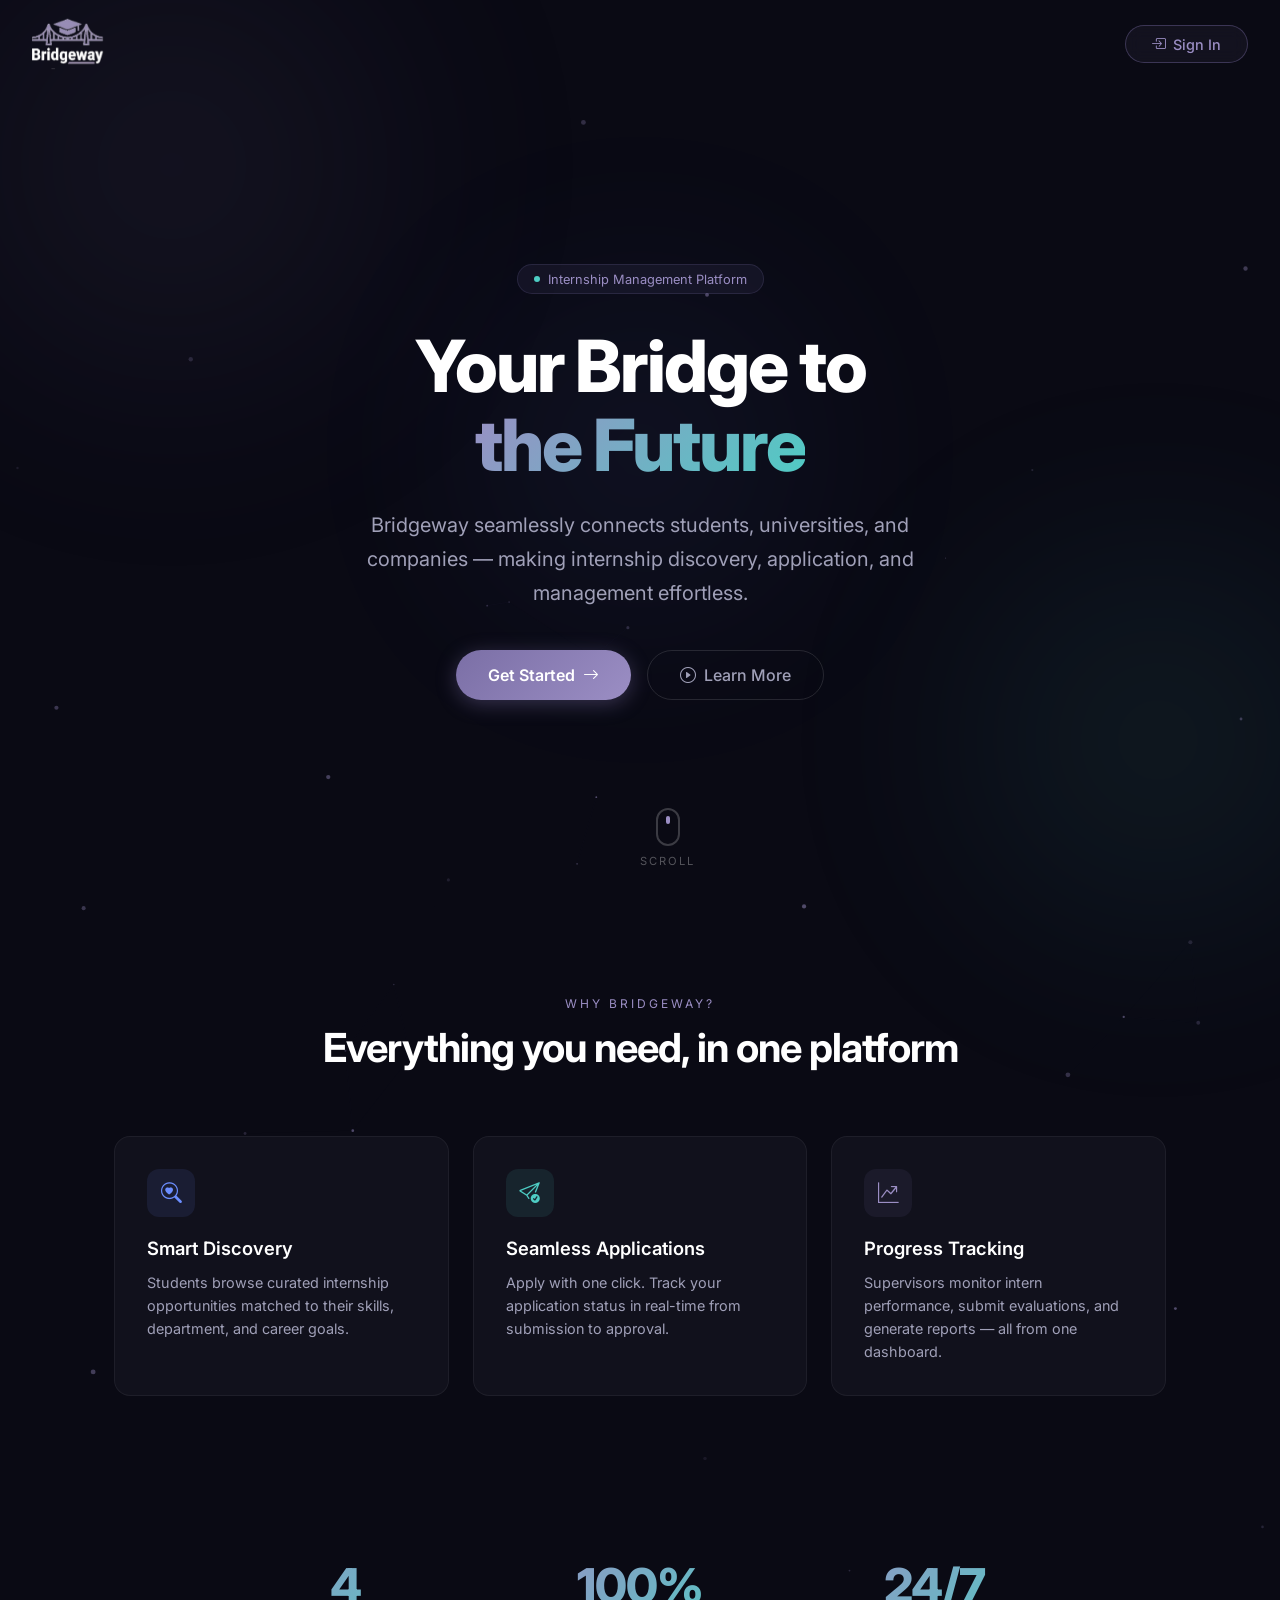
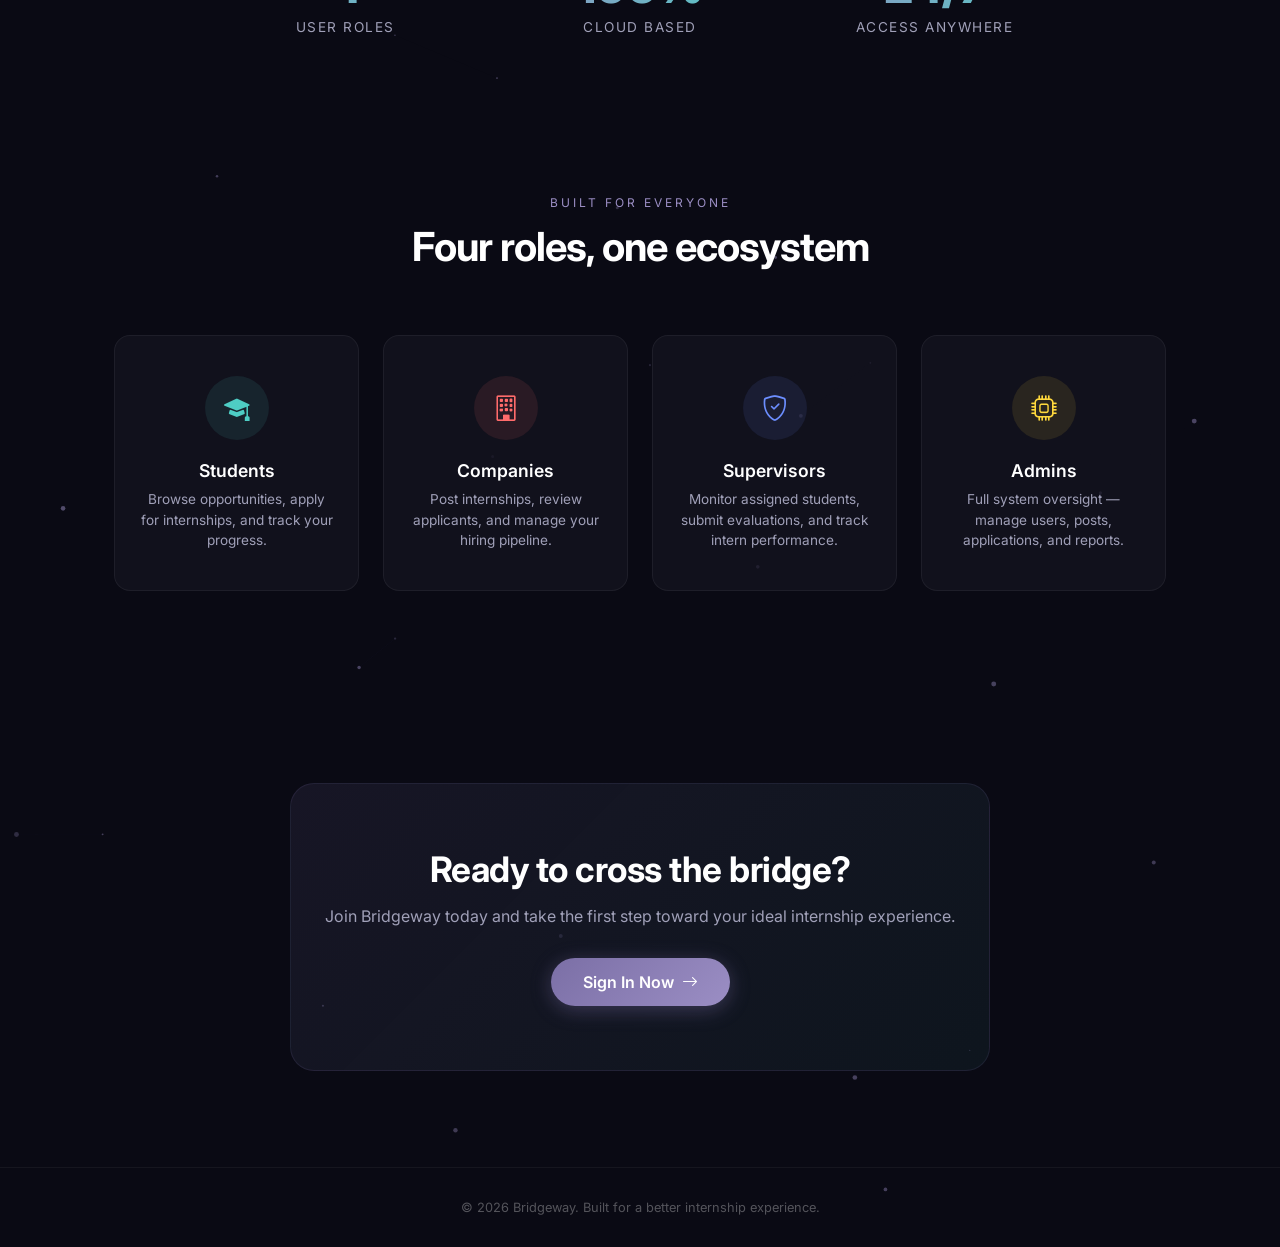
==== index.html @ b1918a03 "Deploy landing page and demos to GitHub Pages" ====
<!DOCTYPE html>

<html lang="en">
<head>
<meta charset="utf-8"/>
<meta content="width=device-width, initial-scale=1.0" name="viewport"/>
<title>Bridgeway — Your Bridge to the Future</title>
<meta content="Bridgeway connects students, universities, and companies through a seamless internship management platform." name="description"/>
<link href="https://fonts.googleapis.com/css2?family=Inter:wght@300;400;500;600;700;800;900&amp;display=swap" rel="stylesheet"/>
<link href="https://cdn.jsdelivr.net/npm/bootstrap-icons@1.11.0/font/bootstrap-icons.css" rel="stylesheet"/>
<style>
        *, *::before, *::after { box-sizing: border-box; margin: 0; padding: 0; }

        :root {
            --primary: #7B6FA6;
            --primary-light: #9B8EC4;
            --primary-glow: rgba(123, 111, 166, 0.4);
            --bg: #0a0a14;
            --surface: rgba(20, 20, 32, 0.7);
            --text: #ffffff;
            --text-secondary: #a0a0b8;
        }

        body {
            font-family: 'Inter', sans-serif;
            background: var(--bg);
            color: var(--text);
            overflow-x: hidden;
            min-height: 100vh;
        }

        /* ===== PARTICLE CANVAS ===== */
        #particles-canvas {
            position: fixed;
            inset: 0;
            z-index: 0;
            pointer-events: none;
        }

        /* ===== AMBIENT BLOBS ===== */
        .landing-blob {
            position: fixed;
            border-radius: 50%;
            filter: blur(120px);
            opacity: 0.15;
            z-index: 0;
            animation: blobFloat 18s ease-in-out infinite alternate;
        }
        .landing-blob-1 {
            width: 600px; height: 600px;
            background: radial-gradient(circle, #7B6FA6, transparent 70%);
            top: -15%; left: -10%;
        }
        .landing-blob-2 {
            width: 500px; height: 500px;
            background: radial-gradient(circle, #4ecdc4, transparent 70%);
            bottom: -10%; right: -10%;
            animation-delay: -8s;
        }
        .landing-blob-3 {
            width: 400px; height: 400px;
            background: radial-gradient(circle, #6c8eff, transparent 70%);
            top: 50%; left: 50%;
            transform: translate(-50%, -50%);
            animation-delay: -4s;
        }

        @keyframes blobFloat {
            0%   { transform: translate(0, 0) scale(1); }
            50%  { transform: translate(30px, -30px) scale(1.1); }
            100% { transform: translate(-20px, 20px) scale(0.95); }
        }

        /* ===== TOP NAVBAR (TRANSPARENT) ===== */
        .landing-nav {
            position: fixed;
            top: 0; left: 0; right: 0;
            z-index: 100;
            padding: 1.2rem 2rem;
            display: flex;
            align-items: center;
            justify-content: space-between;
            transition: background 0.4s ease, backdrop-filter 0.4s ease;
        }
        .landing-nav.scrolled {
            background: rgba(10, 10, 20, 0.85);
            backdrop-filter: blur(20px);
            border-bottom: 1px solid rgba(123, 111, 166, 0.1);
        }
        .landing-nav .brand {
            display: flex;
            align-items: center;
            text-decoration: none;
            gap: 0.2rem;
        }
        .landing-nav .brand img {
            height: 50px;
            width: auto;
        }
        .landing-nav .nav-login {
            display: inline-flex;
            align-items: center;
            gap: 0.5rem;
            padding: 0.6rem 1.6rem;
            border: 1px solid rgba(123, 111, 166, 0.4);
            border-radius: 50px;
            color: var(--primary-light);
            text-decoration: none;
            font-weight: 500;
            font-size: 0.9rem;
            transition: all 0.3s ease;
            backdrop-filter: blur(8px);
            background: rgba(123, 111, 166, 0.08);
        }
        .landing-nav .nav-login:hover {
            background: var(--primary);
            color: #fff;
            border-color: var(--primary);
            transform: translateY(-1px);
            box-shadow: 0 8px 25px var(--primary-glow);
        }

        /* ===== HERO SECTION ===== */
        .hero {
            position: relative;
            z-index: 1;
            min-height: 100vh;
            display: flex;
            flex-direction: column;
            align-items: center;
            justify-content: center;
            text-align: center;
            padding: 8rem 1.5rem 4rem;
        }
        .hero-badge {
            display: inline-flex;
            align-items: center;
            gap: 0.5rem;
            padding: 0.4rem 1rem;
            background: rgba(123, 111, 166, 0.1);
            border: 1px solid rgba(123, 111, 166, 0.2);
            border-radius: 50px;
            font-size: 0.8rem;
            color: var(--primary-light);
            margin-bottom: 2rem;
            animation: fadeInDown 0.8s ease both;
        }
        .hero-badge .dot {
            width: 6px; height: 6px;
            border-radius: 50%;
            background: #4ecdc4;
            animation: pulse-dot 2s infinite;
        }
        @keyframes pulse-dot {
            0%, 100% { opacity: 1; transform: scale(1); }
            50% { opacity: 0.5; transform: scale(1.5); }
        }
        .hero h1 {
            font-size: clamp(2.5rem, 6vw, 4.5rem);
            font-weight: 800;
            line-height: 1.1;
            letter-spacing: -2px;
            margin-bottom: 1.5rem;
            animation: fadeInUp 0.8s ease 0.2s both;
        }
        .hero h1 .gradient-word {
            background: linear-gradient(135deg, var(--primary-light), #4ecdc4, #6c8eff);
            -webkit-background-clip: text;
            -webkit-text-fill-color: transparent;
            background-size: 200% 200%;
            animation: gradientShift 4s ease infinite;
        }
        @keyframes gradientShift {
            0%, 100% { background-position: 0% 50%; }
            50% { background-position: 100% 50%; }
        }
        .hero-subtitle {
            font-size: clamp(1rem, 2vw, 1.25rem);
            color: var(--text-secondary);
            max-width: 600px;
            line-height: 1.7;
            margin-bottom: 2.5rem;
            animation: fadeInUp 0.8s ease 0.4s both;
        }
        .hero-buttons {
            display: flex;
            gap: 1rem;
            flex-wrap: wrap;
            justify-content: center;
            animation: fadeInUp 0.8s ease 0.6s both;
        }
        .btn-primary-glow {
            display: inline-flex;
            align-items: center;
            gap: 0.5rem;
            padding: 0.85rem 2rem;
            background: linear-gradient(135deg, var(--primary), var(--primary-light));
            color: #fff;
            font-weight: 600;
            font-size: 1rem;
            border: none;
            border-radius: 50px;
            text-decoration: none;
            cursor: pointer;
            transition: all 0.3s ease;
            box-shadow: 0 4px 20px var(--primary-glow);
        }
        .btn-primary-glow:hover {
            transform: translateY(-2px);
            box-shadow: 0 8px 35px var(--primary-glow);
        }
        .btn-outline-ghost {
            display: inline-flex;
            align-items: center;
            gap: 0.5rem;
            padding: 0.85rem 2rem;
            background: transparent;
            color: var(--text-secondary);
            font-weight: 500;
            font-size: 1rem;
            border: 1px solid rgba(255,255,255,0.12);
            border-radius: 50px;
            text-decoration: none;
            cursor: pointer;
            transition: all 0.3s ease;
        }
        .btn-outline-ghost:hover {
            border-color: var(--primary-light);
            color: var(--primary-light);
            background: rgba(123, 111, 166, 0.05);
        }

        /* ===== SCROLL INDICATOR ===== */
        .scroll-indicator {
            position: absolute;
            bottom: 2rem;
            left: 50%;
            transform: translateX(-50%);
            display: flex;
            flex-direction: column;
            align-items: center;
            gap: 0.5rem;
            animation: fadeInUp 0.8s ease 1s both;
        }
        .scroll-mouse {
            width: 24px;
            height: 38px;
            border: 2px solid rgba(255,255,255,0.2);
            border-radius: 12px;
            position: relative;
        }
        .scroll-mouse::after {
            content: '';
            position: absolute;
            top: 6px;
            left: 50%;
            transform: translateX(-50%);
            width: 4px;
            height: 8px;
            background: var(--primary-light);
            border-radius: 2px;
            animation: scrollDown 1.5s ease-in-out infinite;
        }
        @keyframes scrollDown {
            0% { opacity: 1; top: 6px; }
            100% { opacity: 0; top: 20px; }
        }
        .scroll-text {
            font-size: 0.7rem;
            color: rgba(255,255,255,0.3);
            text-transform: uppercase;
            letter-spacing: 2px;
        }

        /* ===== FEATURES SECTION ===== */
        .features {
            position: relative;
            z-index: 1;
            padding: 6rem 1.5rem;
            max-width: 1100px;
            margin: 0 auto;
        }
        .section-label {
            text-align: center;
            font-size: 0.75rem;
            text-transform: uppercase;
            letter-spacing: 3px;
            color: var(--primary-light);
            margin-bottom: 0.75rem;
        }
        .section-title {
            text-align: center;
            font-size: clamp(1.8rem, 4vw, 2.5rem);
            font-weight: 700;
            letter-spacing: -1px;
            margin-bottom: 4rem;
        }
        .features-grid {
            display: grid;
            grid-template-columns: repeat(auto-fit, minmax(300px, 1fr));
            gap: 1.5rem;
        }
        .feature-card {
            background: var(--surface);
            border: 1px solid rgba(255,255,255,0.06);
            border-radius: 16px;
            padding: 2rem;
            transition: all 0.4s ease;
            position: relative;
            overflow: hidden;
        }
        .feature-card::before {
            content: '';
            position: absolute;
            inset: 0;
            border-radius: 16px;
            padding: 1px;
            background: linear-gradient(135deg, rgba(123,111,166,0), rgba(123,111,166,0.3));
            -webkit-mask: linear-gradient(#fff 0 0) content-box, linear-gradient(#fff 0 0);
            -webkit-mask-composite: xor;
            mask-composite: exclude;
            opacity: 0;
            transition: opacity 0.4s ease;
        }
        .feature-card:hover::before { opacity: 1; }
        .feature-card:hover {
            transform: translateY(-4px);
            border-color: rgba(123, 111, 166, 0.15);
            box-shadow: 0 20px 40px rgba(0,0,0,0.3);
        }
        .feature-icon {
            width: 48px;
            height: 48px;
            border-radius: 12px;
            display: flex;
            align-items: center;
            justify-content: center;
            font-size: 1.3rem;
            margin-bottom: 1.25rem;
        }
        .feature-card h3 {
            font-size: 1.15rem;
            font-weight: 600;
            margin-bottom: 0.75rem;
        }
        .feature-card p {
            color: var(--text-secondary);
            font-size: 0.9rem;
            line-height: 1.6;
        }

        /* ===== STATS SECTION ===== */
        .stats {
            position: relative;
            z-index: 1;
            padding: 4rem 1.5rem 6rem;
            max-width: 900px;
            margin: 0 auto;
        }
        .stats-grid {
            display: grid;
            grid-template-columns: repeat(3, 1fr);
            gap: 2rem;
            text-align: center;
        }
        .stat-item h2 {
            font-size: clamp(2rem, 4vw, 3rem);
            font-weight: 800;
            letter-spacing: -1px;
            background: linear-gradient(135deg, var(--primary-light), #4ecdc4);
            -webkit-background-clip: text;
            -webkit-text-fill-color: transparent;
        }
        .stat-item p {
            color: var(--text-secondary);
            font-size: 0.85rem;
            text-transform: uppercase;
            letter-spacing: 1.5px;
            margin-top: 0.25rem;
        }

        /* ===== ROLES SECTION ===== */
        .roles {
            position: relative;
            z-index: 1;
            padding: 4rem 1.5rem 6rem;
            max-width: 1100px;
            margin: 0 auto;
        }
        .roles-grid {
            display: grid;
            grid-template-columns: repeat(auto-fit, minmax(240px, 1fr));
            gap: 1.5rem;
        }
        .role-card {
            text-align: center;
            background: var(--surface);
            border: 1px solid rgba(255,255,255,0.06);
            border-radius: 16px;
            padding: 2.5rem 1.5rem;
            transition: all 0.4s ease;
        }
        .role-card:hover {
            transform: translateY(-4px);
            border-color: rgba(123, 111, 166, 0.2);
            box-shadow: 0 15px 30px rgba(0,0,0,0.3);
        }
        .role-icon {
            width: 64px;
            height: 64px;
            border-radius: 50%;
            display: flex;
            align-items: center;
            justify-content: center;
            font-size: 1.6rem;
            margin: 0 auto 1.25rem;
        }
        .role-card h3 {
            font-size: 1.1rem;
            font-weight: 600;
            margin-bottom: 0.5rem;
        }
        .role-card p {
            font-size: 0.85rem;
            color: var(--text-secondary);
            line-height: 1.5;
        }

        /* ===== FINAL CTA ===== */
        .cta-section {
            position: relative;
            z-index: 1;
            padding: 6rem 1.5rem;
            text-align: center;
        }
        .cta-card {
            max-width: 700px;
            margin: 0 auto;
            background: linear-gradient(135deg, rgba(123,111,166,0.12), rgba(78,205,196,0.06));
            border: 1px solid rgba(123,111,166,0.15);
            border-radius: 24px;
            padding: 4rem 2rem;
        }
        .cta-card h2 {
            font-size: clamp(1.6rem, 3vw, 2.2rem);
            font-weight: 700;
            letter-spacing: -0.5px;
            margin-bottom: 1rem;
        }
        .cta-card p {
            color: var(--text-secondary);
            margin-bottom: 2rem;
            font-size: 1rem;
        }

        /* ===== FOOTER ===== */
        .landing-footer {
            position: relative;
            z-index: 1;
            text-align: center;
            padding: 2rem 1.5rem;
            border-top: 1px solid rgba(255,255,255,0.05);
            color: rgba(255,255,255,0.3);
            font-size: 0.8rem;
        }

        /* ===== ANIMATIONS ===== */
        @keyframes fadeInUp {
            from { opacity: 0; transform: translateY(30px); }
            to   { opacity: 1; transform: translateY(0); }
        }
        @keyframes fadeInDown {
            from { opacity: 0; transform: translateY(-20px); }
            to   { opacity: 1; transform: translateY(0); }
        }

        /* ===== SCROLL REVEAL ===== */
        .reveal {
            opacity: 0;
            transform: translateY(40px);
            transition: opacity 0.8s ease, transform 0.8s ease;
        }
        .reveal.visible {
            opacity: 1;
            transform: translateY(0);
        }

        /* ===== RESPONSIVE ===== */
        @media (max-width: 768px) {
            .stats-grid { grid-template-columns: 1fr; gap: 1.5rem; }
            .hero { padding: 6rem 1.5rem 3rem; }
            .landing-nav { padding: 1rem 1.2rem; }
            .landing-nav .brand img { height: 40px; }
        }
    </style>
</head>
<body>
<!-- Ambient Blobs -->
<div class="landing-blob landing-blob-1"></div>
<div class="landing-blob landing-blob-2"></div>
<div class="landing-blob landing-blob-3"></div>
<!-- Particle Background -->
<canvas id="particles-canvas"></canvas>
<!-- Top Navigation -->
<nav class="landing-nav" id="landingNav">
<a class="brand" href="index.html">
<img alt="Bridgeway" src="images/logo.png?v=2"/>
</a>
<a class="nav-login" href="login.html">
<i class="bi bi-box-arrow-in-right"></i> Sign In
        </a>
</nav>
<!-- Hero Section -->
<section class="hero">
<div class="hero-badge">
<span class="dot"></span>
            Internship Management Platform
        </div>
<h1>
            Your Bridge to<br/>
<span class="gradient-word">the Future</span>
</h1>
<p class="hero-subtitle">
            Bridgeway seamlessly connects students, universities, and companies —
            making internship discovery, application, and management effortless.
        </p>
<div class="hero-buttons">
<a class="btn-primary-glow" href="login.html">
                Get Started <i class="bi bi-arrow-right"></i>
</a>
<a class="btn-outline-ghost" href="#features">
<i class="bi bi-play-circle"></i> Learn More
            </a>
</div>
<div class="scroll-indicator">
<div class="scroll-mouse"></div>
<span class="scroll-text">Scroll</span>
</div>
</section>
<!-- Features -->
<section class="features" id="features">
<div class="section-label reveal">Why Bridgeway?</div>
<h2 class="section-title reveal">Everything you need, in one platform</h2>
<div class="features-grid">
<div class="feature-card reveal">
<div class="feature-icon" style="background: rgba(108,142,255,0.1); color: #6c8eff;">
<i class="bi bi-search-heart"></i>
</div>
<h3>Smart Discovery</h3>
<p>Students browse curated internship opportunities matched to their skills, department, and career goals.</p>
</div>
<div class="feature-card reveal">
<div class="feature-icon" style="background: rgba(78,205,196,0.1); color: #4ecdc4;">
<i class="bi bi-send-check"></i>
</div>
<h3>Seamless Applications</h3>
<p>Apply with one click. Track your application status in real-time from submission to approval.</p>
</div>
<div class="feature-card reveal">
<div class="feature-icon" style="background: rgba(123,111,166,0.1); color: #9B8EC4;">
<i class="bi bi-graph-up-arrow"></i>
</div>
<h3>Progress Tracking</h3>
<p>Supervisors monitor intern performance, submit evaluations, and generate reports — all from one dashboard.</p>
</div>
</div>
</section>
<!-- Stats -->
<section class="stats reveal">
<div class="stats-grid">
<div class="stat-item">
<h2 id="counter-roles">4</h2>
<p>User Roles</p>
</div>
<div class="stat-item">
<h2>100%</h2>
<p>Cloud Based</p>
</div>
<div class="stat-item">
<h2>24/7</h2>
<p>Access Anywhere</p>
</div>
</div>
</section>
<!-- Roles -->
<section class="roles">
<div class="section-label reveal">Built for Everyone</div>
<h2 class="section-title reveal">Four roles, one ecosystem</h2>
<div class="roles-grid">
<div class="role-card reveal">
<div class="role-icon" style="background: rgba(78,205,196,0.1); color: #4ecdc4;">
<i class="bi bi-mortarboard-fill"></i>
</div>
<h3>Students</h3>
<p>Browse opportunities, apply for internships, and track your progress.</p>
</div>
<div class="role-card reveal">
<div class="role-icon" style="background: rgba(255,107,107,0.1); color: #ff6b6b;">
<i class="bi bi-building"></i>
</div>
<h3>Companies</h3>
<p>Post internships, review applicants, and manage your hiring pipeline.</p>
</div>
<div class="role-card reveal">
<div class="role-icon" style="background: rgba(108,142,255,0.1); color: #6c8eff;">
<i class="bi bi-shield-check"></i>
</div>
<h3>Supervisors</h3>
<p>Monitor assigned students, submit evaluations, and track intern performance.</p>
</div>
<div class="role-card reveal">
<div class="role-icon" style="background: rgba(255,217,61,0.1); color: #ffd93d;">
<i class="bi bi-cpu"></i>
</div>
<h3>Admins</h3>
<p>Full system oversight — manage users, posts, applications, and reports.</p>
</div>
</div>
</section>
<!-- CTA -->
<section class="cta-section">
<div class="cta-card reveal">
<h2>Ready to cross the bridge?</h2>
<p>Join Bridgeway today and take the first step toward your ideal internship experience.</p>
<a class="btn-primary-glow" href="login.html">
                Sign In Now <i class="bi bi-arrow-right"></i>
</a>
</div>
</section>
<!-- Footer -->
<footer class="landing-footer">
<p>© 2026 Bridgeway. Built for a better internship experience.</p>
</footer>
<script>
        // ===== Particle System (inspired by freefrontend.com animated hero backgrounds) =====
        (function () {
            const canvas = document.getElementById('particles-canvas');
            const ctx = canvas.getContext('2d');
            let particles = [];
            const count = 60;

            function resize() {
                canvas.width = window.innerWidth;
                canvas.height = document.documentElement.scrollHeight;
            }
            window.addEventListener('resize', resize);
            resize();

            class Particle {
                constructor() { this.reset(); }
                reset() {
                    this.x = Math.random() * canvas.width;
                    this.y = Math.random() * canvas.height;
                    this.size = Math.random() * 2 + 0.5;
                    this.speedX = (Math.random() - 0.5) * 0.3;
                    this.speedY = (Math.random() - 0.5) * 0.3;
                    this.opacity = Math.random() * 0.4 + 0.1;
                }
                update() {
                    this.x += this.speedX;
                    this.y += this.speedY;
                    if (this.x < 0 || this.x > canvas.width) this.speedX *= -1;
                    if (this.y < 0 || this.y > canvas.height) this.speedY *= -1;
                }
                draw() {
                    ctx.beginPath();
                    ctx.arc(this.x, this.y, this.size, 0, Math.PI * 2);
                    ctx.fillStyle = `rgba(155, 142, 196, ${this.opacity})`;
                    ctx.fill();
                }
            }

            for (let i = 0; i < count; i++) particles.push(new Particle());

            function connectParticles() {
                for (let a = 0; a < particles.length; a++) {
                    for (let b = a + 1; b < particles.length; b++) {
                        const dx = particles[a].x - particles[b].x;
                        const dy = particles[a].y - particles[b].y;
                        const dist = Math.sqrt(dx * dx + dy * dy);
                        if (dist < 140) {
                            ctx.strokeStyle = `rgba(123, 111, 166, ${0.08 * (1 - dist / 140)})`;
                            ctx.lineWidth = 0.5;
                            ctx.beginPath();
                            ctx.moveTo(particles[a].x, particles[a].y);
                            ctx.lineTo(particles[b].x, particles[b].y);
                            ctx.stroke();
                        }
                    }
                }
            }

            function animate() {
                ctx.clearRect(0, 0, canvas.width, canvas.height);
                particles.forEach(p => { p.update(); p.draw(); });
                connectParticles();
                requestAnimationFrame(animate);
            }
            animate();
        })();

        // ===== Navbar scroll effect =====
        window.addEventListener('scroll', () => {
            document.getElementById('landingNav').classList.toggle('scrolled', window.scrollY > 50);
        });

        // ===== Scroll Reveal =====
        const observer = new IntersectionObserver((entries) => {
            entries.forEach((entry, i) => {
                if (entry.isIntersecting) {
                    setTimeout(() => entry.target.classList.add('visible'), i * 100);
                    observer.unobserve(entry.target);
                }
            });
        }, { threshold: 0.1 });

        document.querySelectorAll('.reveal').forEach(el => observer.observe(el));
    </script>
</body>
</html>
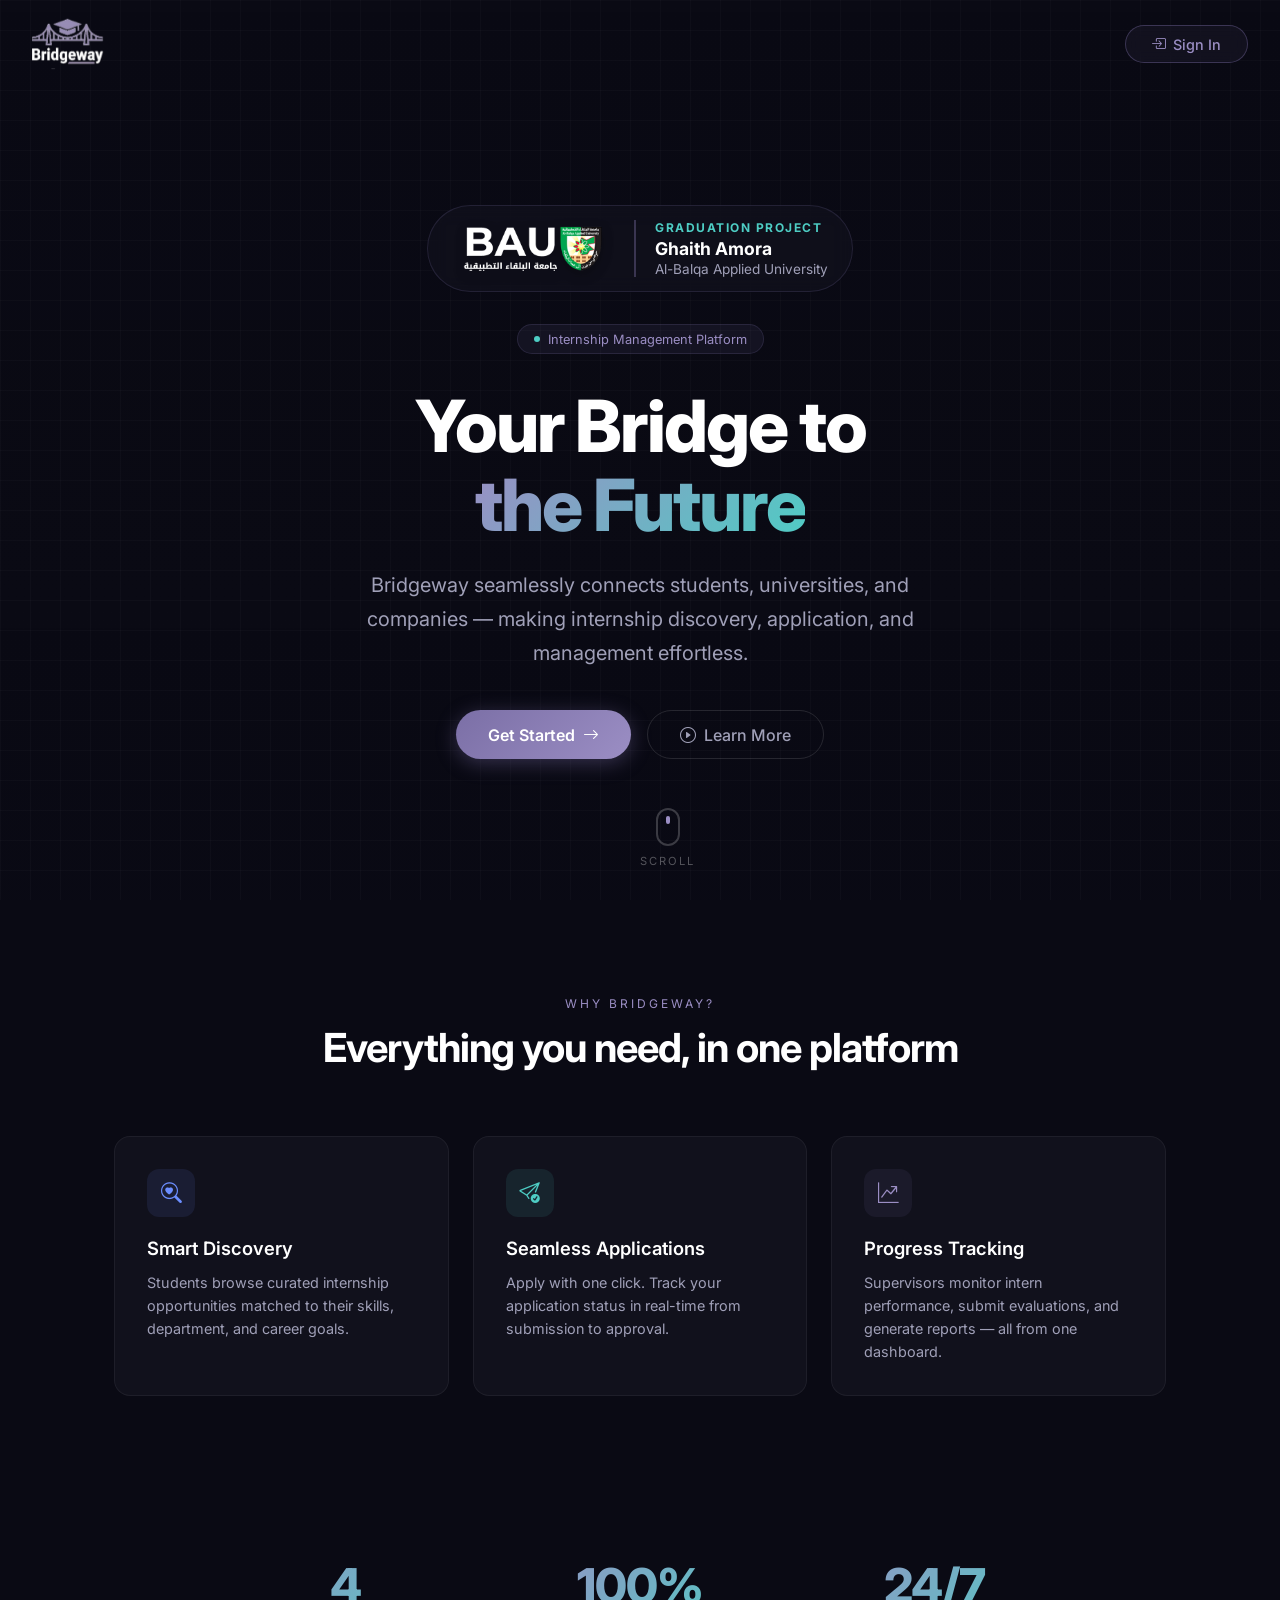
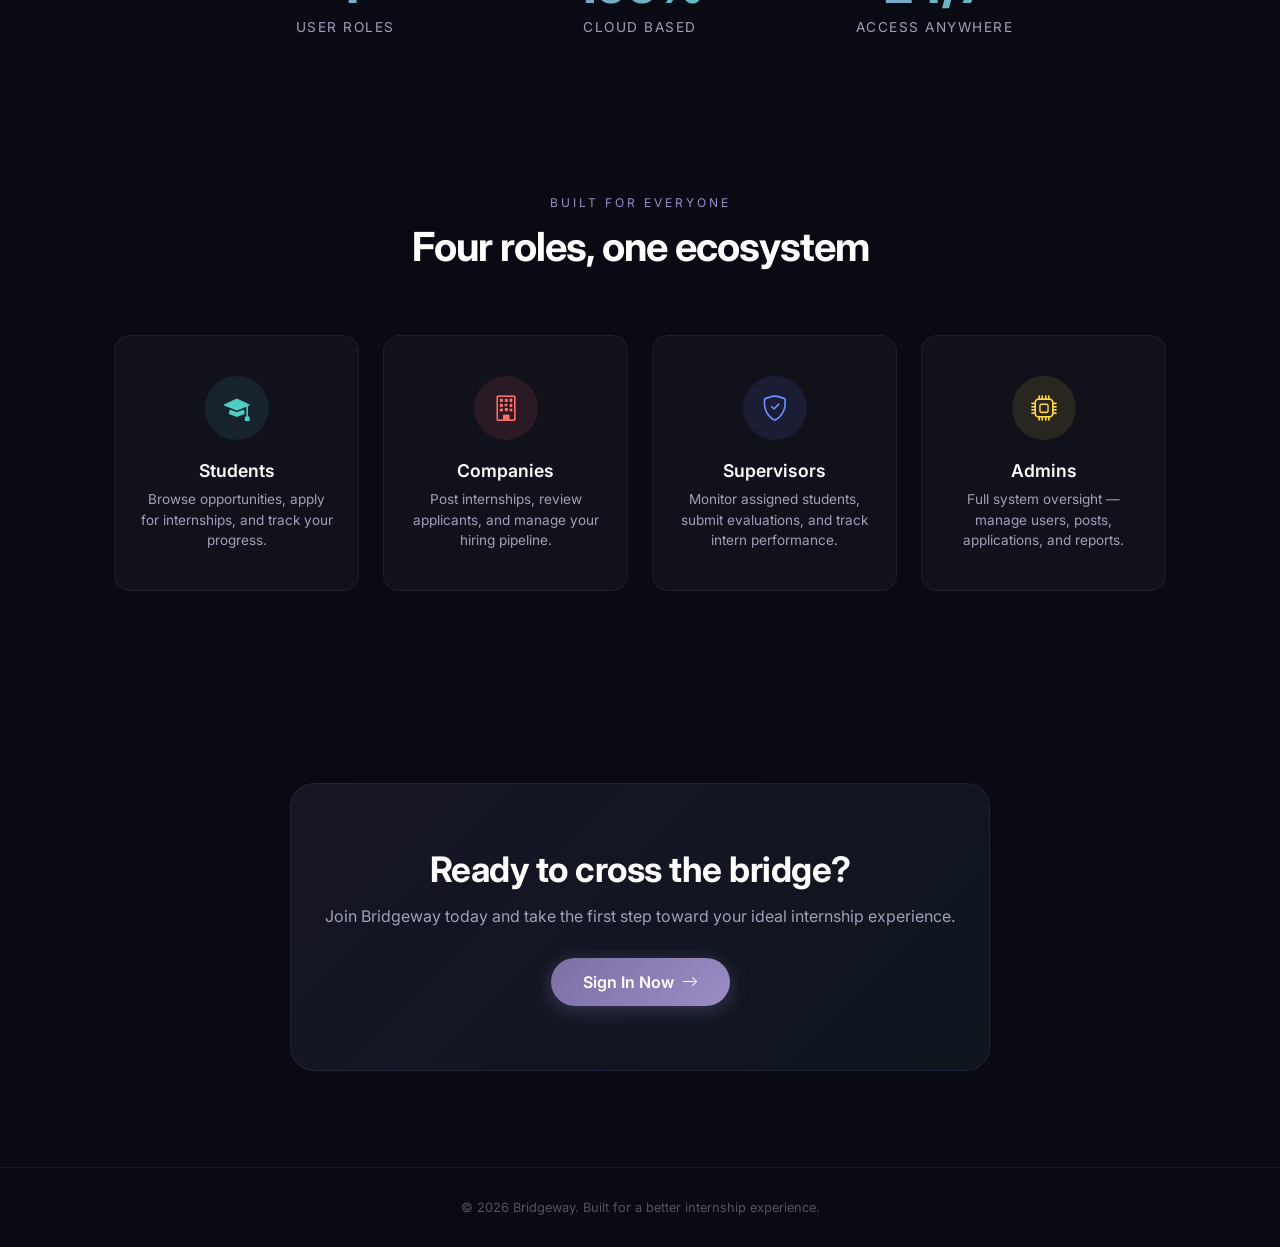
==== commit f2cc1733: "Update: new topbar, internship background, BAU graduation badge" ====
--- a/index.html
+++ b/index.html
@@ -28,48 +28,28 @@
             color: var(--text);
             overflow-x: hidden;
             min-height: 100vh;
-        }
-
-        /* ===== PARTICLE CANVAS ===== */
-        #particles-canvas {
+        }        /* ===== REALISTIC BACKGROUND ===== */
+        .hero-bg {
             position: fixed;
             inset: 0;
             z-index: 0;
+            background-image: 
+                linear-gradient(to bottom, rgba(10, 10, 20, 0.8), rgba(10, 10, 20, 0.95)),
+                url('https://images.unsplash.com/photo-1522071820081-009f0129c71c?auto=format&fit=crop&w=1920&q=80');
+            background-size: cover;
+            background-position: center;
+            background-attachment: fixed;
+        }
+        
+        .hero-bg::after {
+            content: '';
+            position: absolute;
+            inset: 0;
+            background-image: 
+                linear-gradient(rgba(255, 255, 255, 0.02) 1px, transparent 1px),
+                linear-gradient(90deg, rgba(255, 255, 255, 0.02) 1px, transparent 1px);
+            background-size: 30px 30px;
             pointer-events: none;
-        }
-
-        /* ===== AMBIENT BLOBS ===== */
-        .landing-blob {
-            position: fixed;
-            border-radius: 50%;
-            filter: blur(120px);
-            opacity: 0.15;
-            z-index: 0;
-            animation: blobFloat 18s ease-in-out infinite alternate;
-        }
-        .landing-blob-1 {
-            width: 600px; height: 600px;
-            background: radial-gradient(circle, #7B6FA6, transparent 70%);
-            top: -15%; left: -10%;
-        }
-        .landing-blob-2 {
-            width: 500px; height: 500px;
-            background: radial-gradient(circle, #4ecdc4, transparent 70%);
-            bottom: -10%; right: -10%;
-            animation-delay: -8s;
-        }
-        .landing-blob-3 {
-            width: 400px; height: 400px;
-            background: radial-gradient(circle, #6c8eff, transparent 70%);
-            top: 50%; left: 50%;
-            transform: translate(-50%, -50%);
-            animation-delay: -4s;
-        }
-
-        @keyframes blobFloat {
-            0%   { transform: translate(0, 0) scale(1); }
-            50%  { transform: translate(30px, -30px) scale(1.1); }
-            100% { transform: translate(-20px, 20px) scale(0.95); }
         }
 
         /* ===== TOP NAVBAR (TRANSPARENT) ===== */
@@ -496,12 +476,8 @@
     </style>
 </head>
 <body>
-<!-- Ambient Blobs -->
-<div class="landing-blob landing-blob-1"></div>
-<div class="landing-blob landing-blob-2"></div>
-<div class="landing-blob landing-blob-3"></div>
-<!-- Particle Background -->
-<canvas id="particles-canvas"></canvas>
+<!-- Photographic Background -->
+<div class="hero-bg"></div>
 <!-- Top Navigation -->
 <nav class="landing-nav" id="landingNav">
 <a class="brand" href="index.html">
@@ -513,6 +489,14 @@
 </nav>
 <!-- Hero Section -->
 <section class="hero">
+<div class="university-info" style="display: flex; align-items: center; gap: 1.2rem; margin-bottom: 2rem; animation: fadeInDown 0.8s ease both; background: rgba(20, 20, 32, 0.5); padding: 0.8rem 1.5rem; border-radius: 50px; border: 1px solid rgba(123, 111, 166, 0.2); backdrop-filter: blur(10px);">
+<img alt="Al-Balqa Applied University" src="images/bau_logo.png" style="height: 60px; width: auto; object-fit: contain; filter: drop-shadow(0 4px 6px rgba(0,0,0,0.3));"/>
+<div style="text-align: left; border-left: 2px solid rgba(123, 111, 166, 0.4); padding-left: 1.2rem;">
+<div style="font-size: 0.75rem; color: #4ecdc4; text-transform: uppercase; letter-spacing: 1.5px; font-weight: 700; margin-bottom: 0.2rem;">Graduation Project</div>
+<div style="font-size: 1.1rem; font-weight: 700; color: #fff; line-height: 1.2;">Ghaith Amora</div>
+<div style="font-size: 0.85rem; color: var(--text-secondary); margin-top: 0.1rem;">Al-Balqa Applied University</div>
+</div>
+</div>
 <div class="hero-badge">
 <span class="dot"></span>
             Internship Management Platform
@@ -633,72 +617,7 @@
 <p>© 2026 Bridgeway. Built for a better internship experience.</p>
 </footer>
 <script>
-        // ===== Particle System (inspired by freefrontend.com animated hero backgrounds) =====
-        (function () {
-            const canvas = document.getElementById('particles-canvas');
-            const ctx = canvas.getContext('2d');
-            let particles = [];
-            const count = 60;
-
-            function resize() {
-                canvas.width = window.innerWidth;
-                canvas.height = document.documentElement.scrollHeight;
-            }
-            window.addEventListener('resize', resize);
-            resize();
-
-            class Particle {
-                constructor() { this.reset(); }
-                reset() {
-                    this.x = Math.random() * canvas.width;
-                    this.y = Math.random() * canvas.height;
-                    this.size = Math.random() * 2 + 0.5;
-                    this.speedX = (Math.random() - 0.5) * 0.3;
-                    this.speedY = (Math.random() - 0.5) * 0.3;
-                    this.opacity = Math.random() * 0.4 + 0.1;
-                }
-                update() {
-                    this.x += this.speedX;
-                    this.y += this.speedY;
-                    if (this.x < 0 || this.x > canvas.width) this.speedX *= -1;
-                    if (this.y < 0 || this.y > canvas.height) this.speedY *= -1;
-                }
-                draw() {
-                    ctx.beginPath();
-                    ctx.arc(this.x, this.y, this.size, 0, Math.PI * 2);
-                    ctx.fillStyle = `rgba(155, 142, 196, ${this.opacity})`;
-                    ctx.fill();
-                }
-            }
-
-            for (let i = 0; i < count; i++) particles.push(new Particle());
-
-            function connectParticles() {
-                for (let a = 0; a < particles.length; a++) {
-                    for (let b = a + 1; b < particles.length; b++) {
-                        const dx = particles[a].x - particles[b].x;
-                        const dy = particles[a].y - particles[b].y;
-                        const dist = Math.sqrt(dx * dx + dy * dy);
-                        if (dist < 140) {
-                            ctx.strokeStyle = `rgba(123, 111, 166, ${0.08 * (1 - dist / 140)})`;
-                            ctx.lineWidth = 0.5;
-                            ctx.beginPath();
-                            ctx.moveTo(particles[a].x, particles[a].y);
-                            ctx.lineTo(particles[b].x, particles[b].y);
-                            ctx.stroke();
-                        }
-                    }
-                }
-            }
-
-            function animate() {
-                ctx.clearRect(0, 0, canvas.width, canvas.height);
-                particles.forEach(p => { p.update(); p.draw(); });
-                connectParticles();
-                requestAnimationFrame(animate);
-            }
-            animate();
-        })();
+        // Dynamic background initialized via CSS
 
         // ===== Navbar scroll effect =====
         window.addEventListener('scroll', () => {
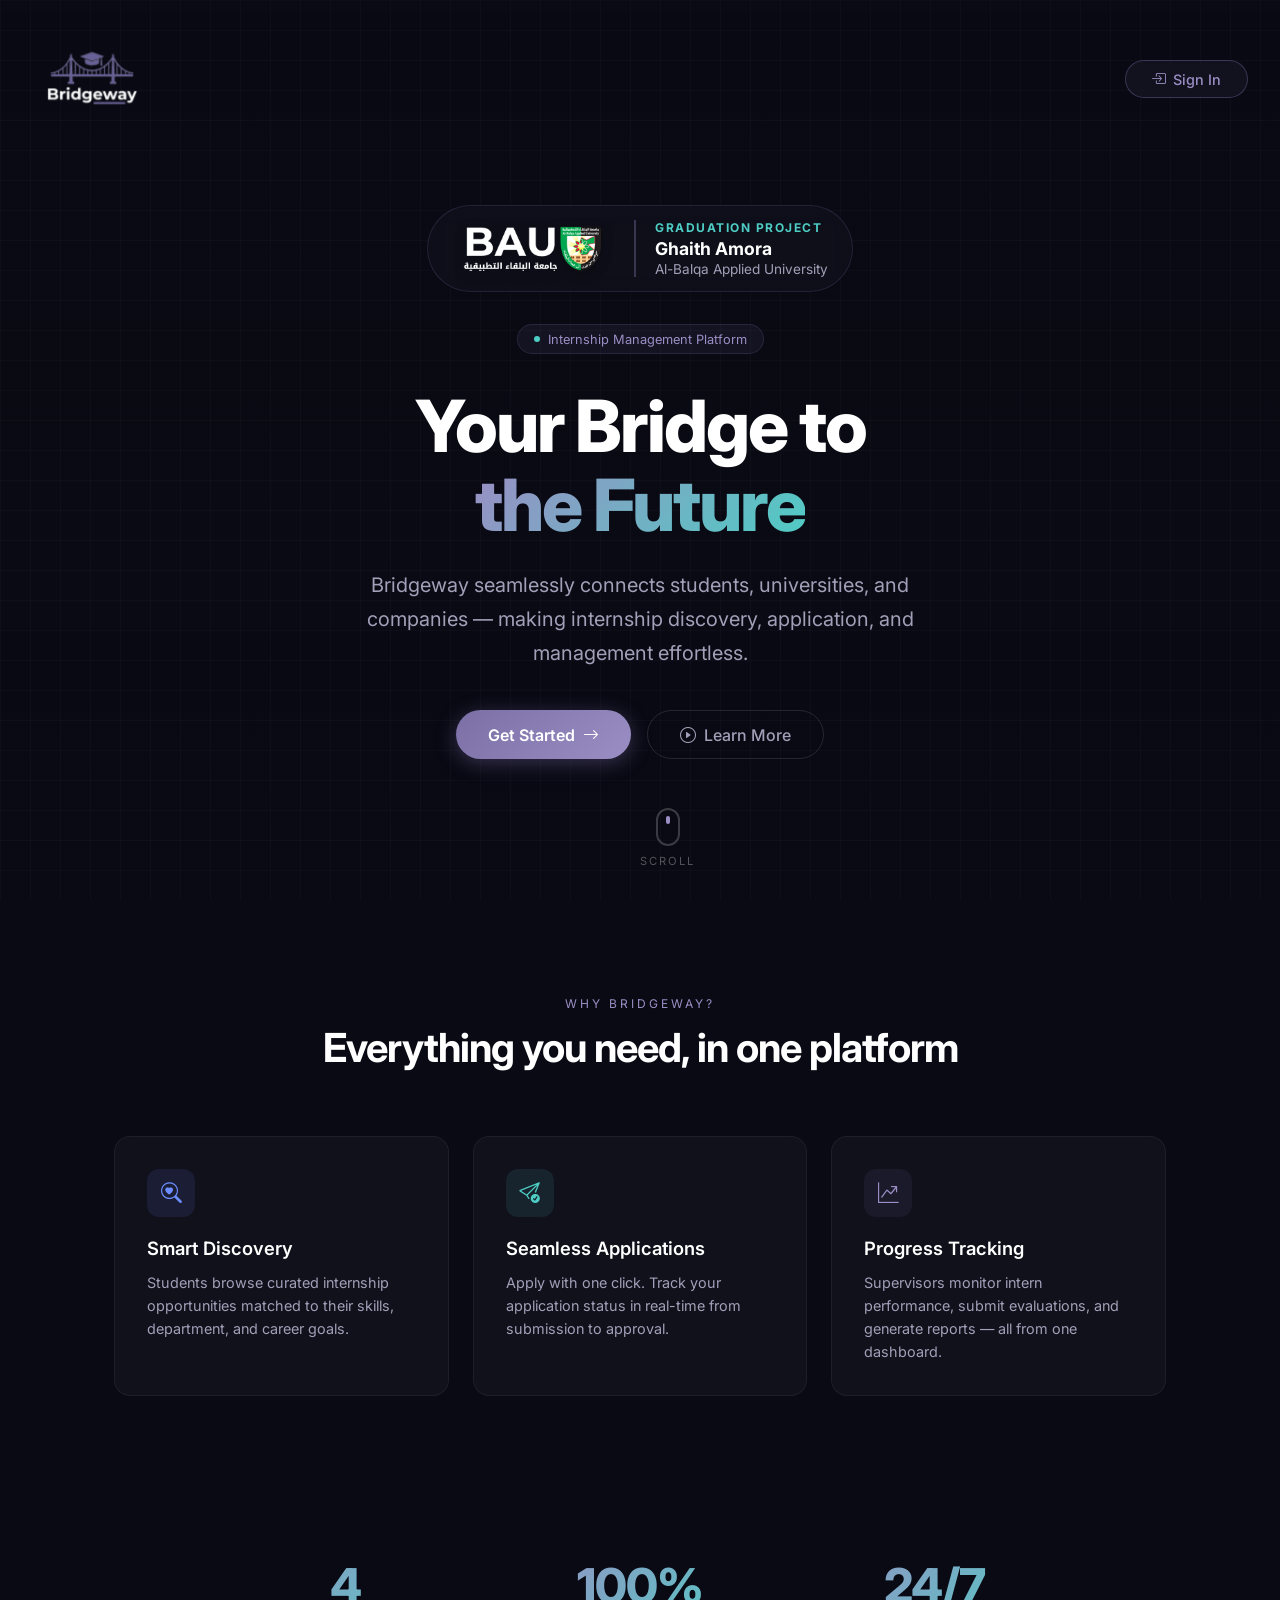
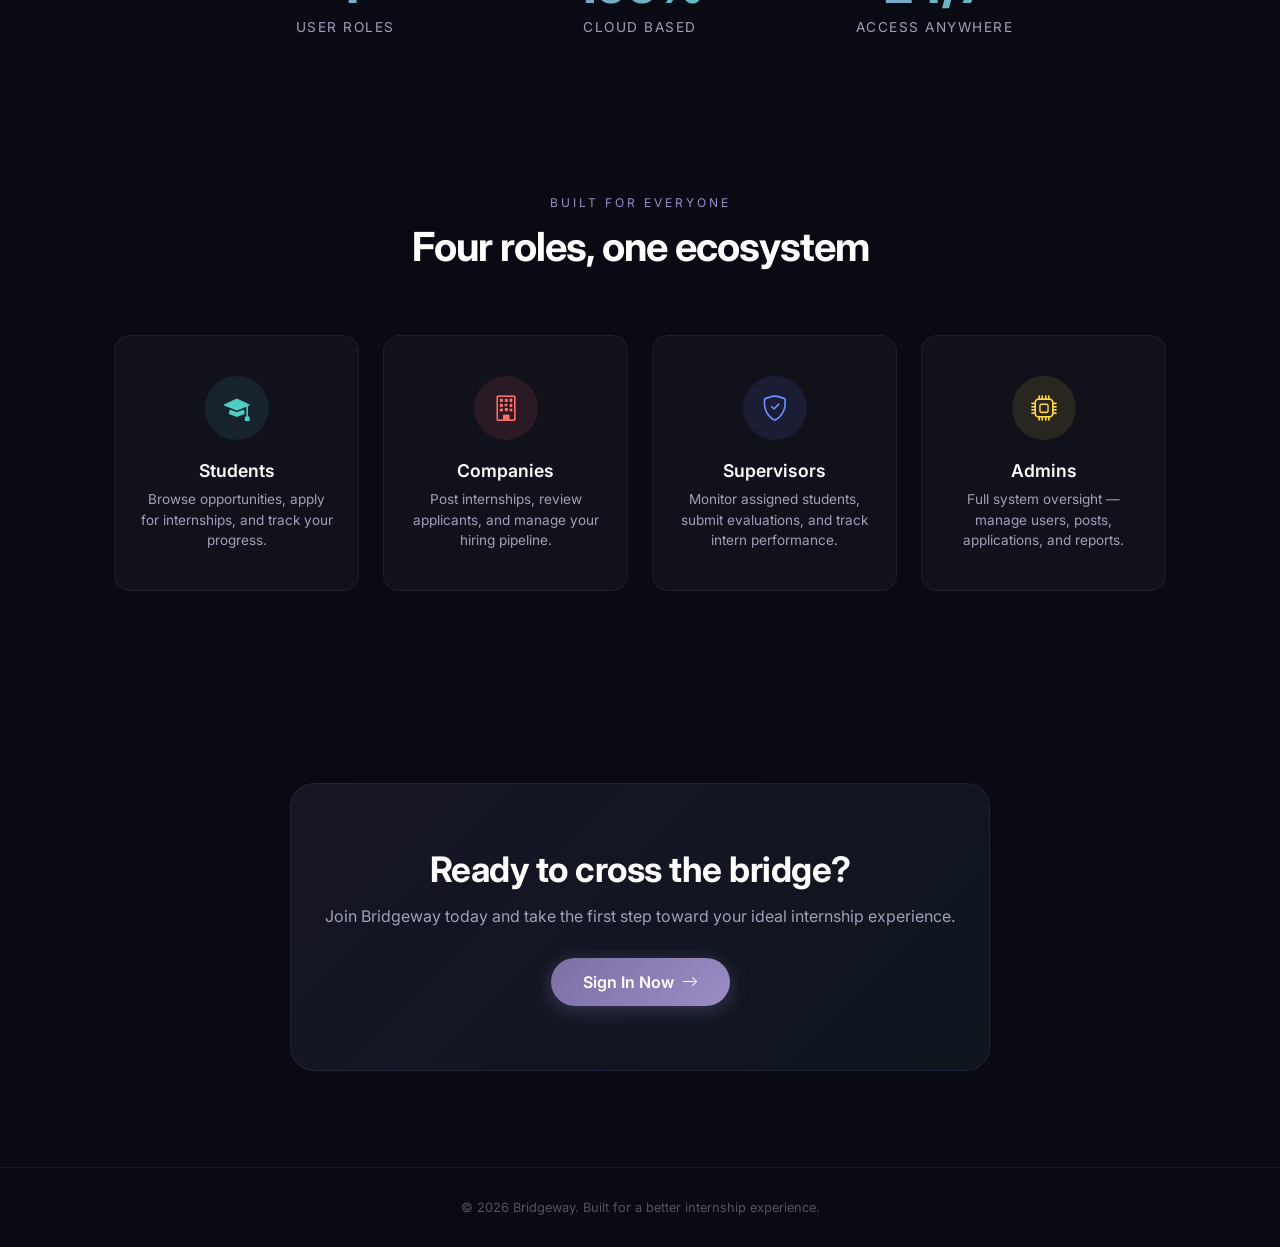
==== commit 582d82fb: "Updated logo, topbar redesign, reduced hover effects" ====
--- a/index.html
+++ b/index.html
@@ -75,7 +75,7 @@
             gap: 0.2rem;
         }
         .landing-nav .brand img {
-            height: 50px;
+            height: 120px;
             width: auto;
         }
         .landing-nav .nav-login {
@@ -471,7 +471,7 @@
             .stats-grid { grid-template-columns: 1fr; gap: 1.5rem; }
             .hero { padding: 6rem 1.5rem 3rem; }
             .landing-nav { padding: 1rem 1.2rem; }
-            .landing-nav .brand img { height: 40px; }
+            .landing-nav .brand img { height: 80px; }
         }
     </style>
 </head>
@@ -481,7 +481,7 @@
 <!-- Top Navigation -->
 <nav class="landing-nav" id="landingNav">
 <a class="brand" href="index.html">
-<img alt="Bridgeway" src="images/logo.png?v=2"/>
+<img alt="Bridgeway" src="images/logo.png"/>
 </a>
 <a class="nav-login" href="login.html">
 <i class="bi bi-box-arrow-in-right"></i> Sign In
